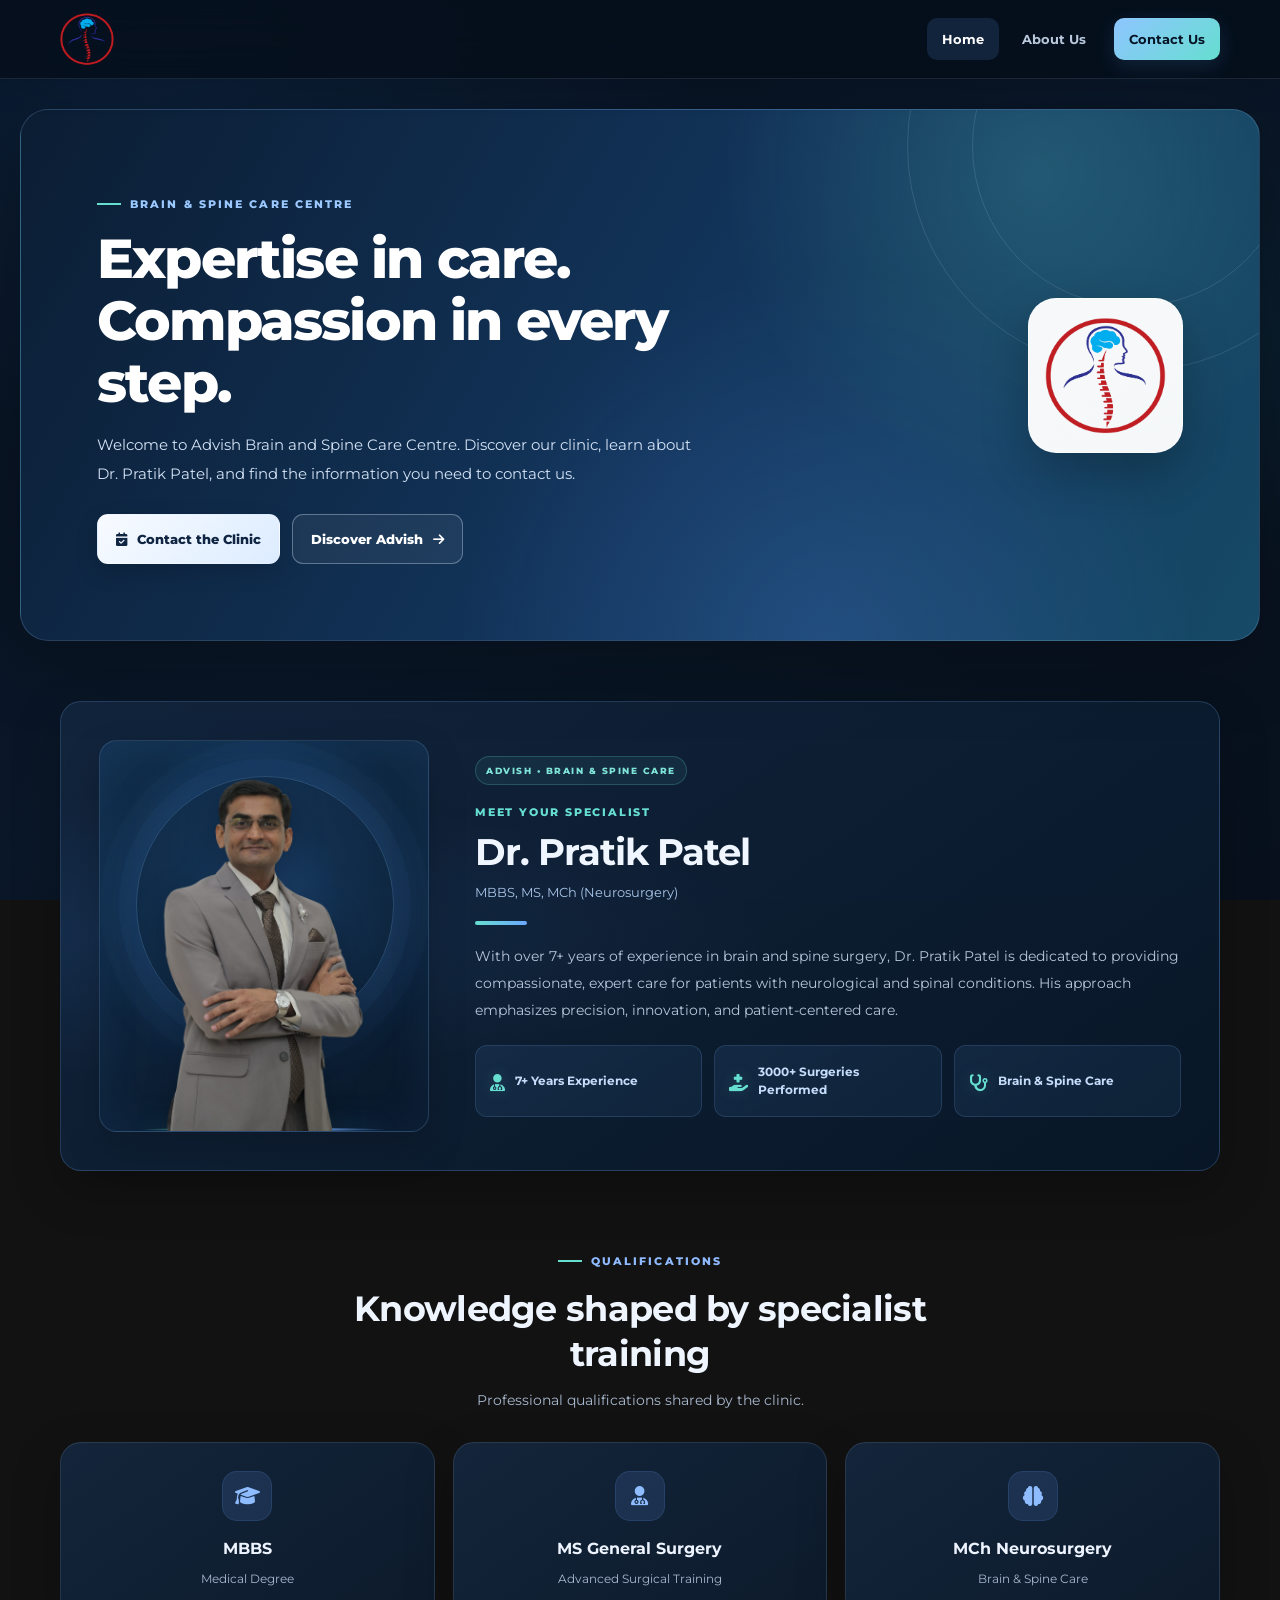
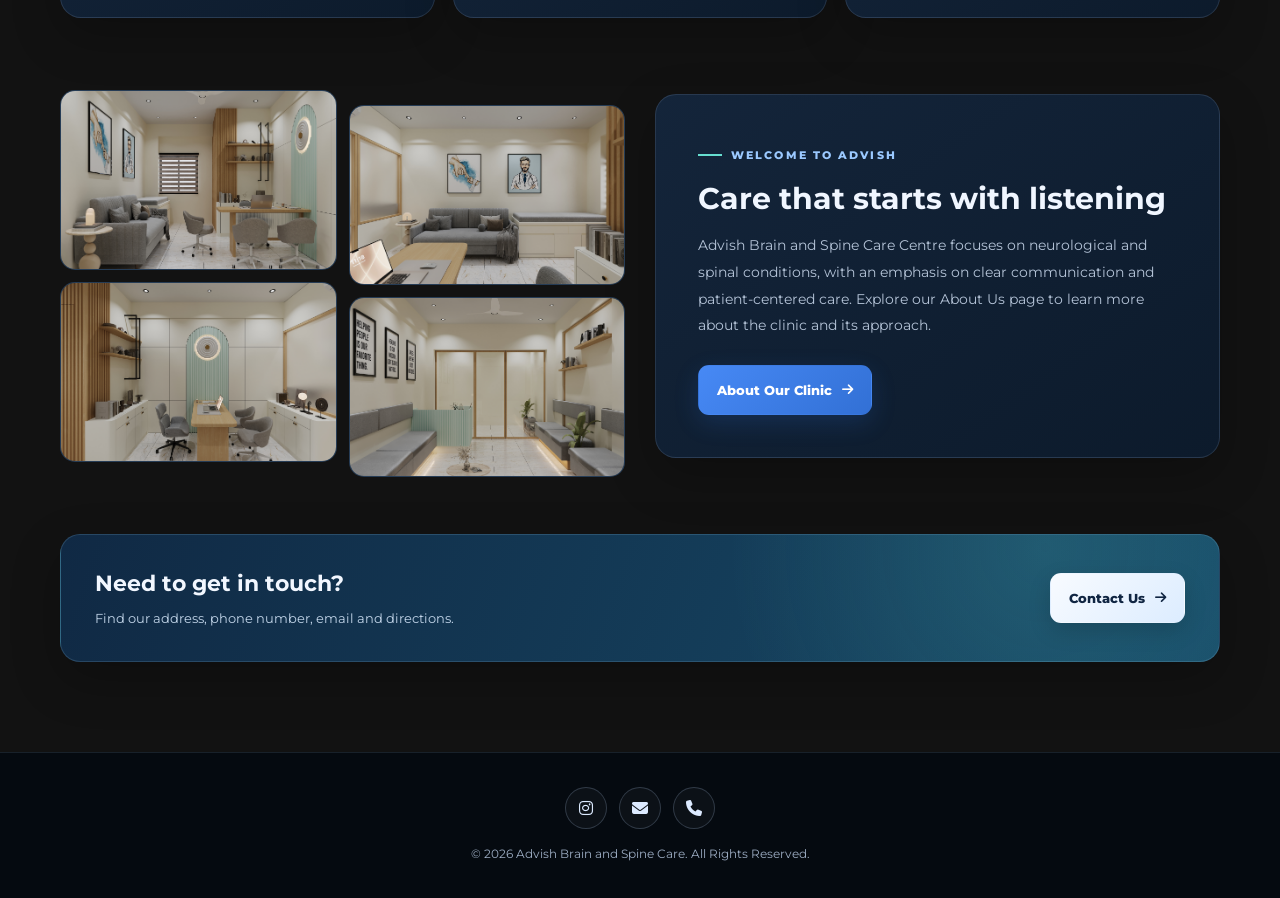
==== index.html @ 2f6caa36 "logo converted to transparent background" ====
<!DOCTYPE html>
<html lang="en">
<head>
<meta charset="UTF-8">
<meta name="viewport" content="width=device-width, initial-scale=1.0">
<link rel="stylesheet" href="style1.css">
<link href="https://fonts.googleapis.com/css2?family=Montserrat:wght@400;500;600;700;800&display=swap" rel="stylesheet">
<link rel="stylesheet" href="https://cdnjs.cloudflare.com/ajax/libs/font-awesome/6.5.0/css/all.min.css">
<meta name="description" content="Advish Brain and Spine Care Centre in Vadodara, Gujarat. Learn about Dr. Pratik Patel and contact the clinic.">
<title>Advish Brain and Spine Care | Vadodara</title>
</head>
<body>
<nav class="navbar" aria-label="Main navigation">
    <a class="logo" href="index.html" aria-label="Advish home"><img src="advish_logo1.png" alt="Advish Brain and Spine Care logo"></a>
    <ul class="nav-links"><li><a class="active" href="index.html">Home</a></li><li><a href="about.html">About Us</a></li><li><a class="nav-cta" href="contact.html">Contact Us</a></li></ul>
</nav>
<main>
<section class="hero">
    <div class="hero-copy">
        <span class="eyebrow">Brain &amp; Spine Care Centre</span>
        <h1>Expertise in care.<br>Compassion in every step.</h1>
        <p>Welcome to Advish Brain and Spine Care Centre. Discover our clinic, learn about Dr. Pratik Patel, and find the information you need to contact us.</p>
        <div class="hero-actions">
            <a class="button button-light" href="contact.html"><i class="fa-solid fa-calendar-check" aria-hidden="true"></i> Contact the Clinic</a>
            <a class="button button-outline" href="about.html">Discover Advish <i class="fa-solid fa-arrow-right" aria-hidden="true"></i></a>
        </div>
    </div>
    <div class="hero-logo"><img src="advish_logo1.png" alt="Advish Brain and Spine Care logo"></div>
</section>

<section class="section">
    <div class="container doctor-card">
        <div class="doctor-photo"><img src="Pratik2.png" alt="Dr. Pratik Patel" loading="lazy"></div>
        <div class="doctor-info">
            <p class="doctor-tag">Meet your specialist</p>
            <h2>Dr. Pratik Patel</h2>
            <p class="doctor-degrees">MBBS, MS, MCh (Neurosurgery)</p>
            <div class="accent-line"></div>
            <p class="doctor-desc">With over 7+ years of experience in brain and spine surgery, Dr. Pratik Patel is dedicated to providing compassionate, expert care for patients with neurological and spinal conditions. His approach emphasizes precision, innovation, and patient-centered care.</p>
            <div class="highlight-grid">
                <div class="highlight-item"><i class="fa-solid fa-user-doctor" aria-hidden="true"></i><span>7+ Years Experience</span></div>
                <div class="highlight-item"><i class="fa-solid fa-hand-holding-medical" aria-hidden="true"></i><span>3000+ Surgeries Performed</span></div>
                <div class="highlight-item"><i class="fa-solid fa-stethoscope" aria-hidden="true"></i><span>Brain &amp; Spine Care</span></div>
            </div>
        </div>
    </div>
</section>

<section class="section">
    <div class="container">
        <div class="section-heading">
            <span class="eyebrow">Qualifications</span>
            <h2>Knowledge shaped by specialist training</h2>
            <p>Professional qualifications shared by the clinic.</p>
        </div>
        <div class="degree-grid">
            <article class="degree-card"><div class="degree-icon"><i class="fa-solid fa-graduation-cap" aria-hidden="true"></i></div><h3>MBBS</h3><p>Medical Degree</p></article>
            <article class="degree-card"><div class="degree-icon"><i class="fa-solid fa-user-doctor" aria-hidden="true"></i></div><h3>MS General Surgery</h3><p>Advanced Surgical Training</p></article>
            <article class="degree-card"><div class="degree-icon"><i class="fa-solid fa-brain" aria-hidden="true"></i></div><h3>MCh Neurosurgery</h3><p>Brain &amp; Spine Care</p></article>
        </div>
    </div>
</section>

<section class="section">
    <div class="container about-split">
        <div class="image-grid" aria-label="Clinic photographs">
            <div class="img-box"><img src="1.jpeg" alt="Clinic reception and waiting area" loading="lazy"></div>
            <div class="img-box"><img src="2.jpeg" alt="Clinic consultation space" loading="lazy"></div>
            <div class="img-box"><img src="3.jpeg" alt="Clinic interior" loading="lazy"></div>
            <div class="img-box"><img src="4.jpeg" alt="Clinic corridor" loading="lazy"></div>
        </div>
        <div class="about-card">
            <span class="eyebrow">Welcome to Advish</span>
            <h2>Care that starts with listening</h2>
            <p>Advish Brain and Spine Care Centre focuses on neurological and spinal conditions, with an emphasis on clear communication and patient-centered care. Explore our About Us page to learn more about the clinic and its approach.</p>
            <div class="contact-actions"><a class="button button-blue" href="about.html">About Our Clinic <i class="fa-solid fa-arrow-right" aria-hidden="true"></i></a></div>
        </div>
    </div>
</section>

<section class="section">
    <div class="container clinic-banner">
        <div><h2>Need to get in touch?</h2><p>Find our address, phone number, email and directions.</p></div>
        <a class="button button-light" href="contact.html">Contact Us <i class="fa-solid fa-arrow-right" aria-hidden="true"></i></a>
    </div>
</section>
</main>
<footer class="site-footer">
    <div class="footer-inner">
        <div class="social-icons">
            <a href="https://www.instagram.com/advishbrainandspinecare0/" target="_blank" rel="noopener noreferrer" aria-label="Instagram"><i class="fa-brands fa-instagram" aria-hidden="true"></i></a>
            <a href="mailto:pratikpatel6590@gmail.com" aria-label="Email"><i class="fa-solid fa-envelope" aria-hidden="true"></i></a>
            <a href="tel:+919909956454" aria-label="Call clinic"><i class="fa-solid fa-phone" aria-hidden="true"></i></a>
        </div>
        <p>© 2026 Advish Brain and Spine Care. All Rights Reserved.</p>
    </div>
</footer>
</body>
</html>
---- style1.css ----
/* Advish Brain & Spine Care — premium dark theme */
:root {
  color-scheme: dark;
  --navy: #eaf2ff;
  --blue: #6da8ff;
  --blue-dark: #3f83f4;
  --sky: rgba(91, 143, 222, .14);
  --ink: #edf3ff;
  --muted: #a9b8ce;
  --line: rgba(166, 194, 231, .16);
  --surface: rgba(18, 34, 55, .82);
  --page: #07111f;
  --teal: #66ded0;
  --shadow: 0 18px 50px rgba(0, 0, 0, .24);
}
* { margin: 0; padding: 0; box-sizing: border-box; }
html { scroll-behavior: smooth; scroll-padding-top: 90px; }
body {
  font-family: 'Montserrat', Arial, Helvetica, sans-serif;
  background:
    radial-gradient(ellipse at 12% 8%, rgba(29, 87, 151, .19), transparent 34%),
    radial-gradient(ellipse at 90% 38%, rgba(16, 116, 130, .10), transparent 30%),
    linear-gradient(145deg, #07111f 0%, #0a1728 48%, #07101c 100%);
  background-attachment: fixed;
  color: var(--ink);
  line-height: 1.7;
  min-height: 100vh;
}
img { max-width: 100%; }
a { color: inherit; }
.container { width: min(1160px, calc(100% - 40px)); margin-inline: auto; }
.navbar {
  position: sticky; top: 0; z-index: 20;
  display: flex; justify-content: space-between; align-items: center;
  gap: 24px; padding: 12px max(24px, calc((100vw - 1160px) / 2));
  background: rgba(5, 14, 26, .82); backdrop-filter: blur(18px);
  border-bottom: 1px solid rgba(166, 194, 231, .13);
  box-shadow: 0 8px 30px rgba(0, 0, 0, .12);
}
.logo { width: 54px; height: 54px; display: flex; align-items: center; justify-content: center; flex-shrink: 0; }
.logo img { width: 100%; height: 100%; object-fit: contain; }
.nav-links { display: flex; align-items: center; gap: 8px; list-style: none; }
.nav-links a {
  display: inline-flex; align-items: center; padding: 10px 15px;
  border-radius: 10px; text-decoration: none; color: #b9c8dd;
  font-size: 13px; font-weight: 700; transition: .22s ease;
}
.nav-links a:hover, .nav-links a.active { color: #fff; background: rgba(92, 151, 245, .15); }
.nav-links .nav-cta {
  color: #061426; background: linear-gradient(135deg, #8ec5ff, #66ded0);
  margin-left: 5px; box-shadow: 0 6px 20px rgba(80, 160, 225, .16);
}
.nav-links .nav-cta:hover { color: #061426; filter: brightness(1.06); transform: translateY(-1px); }
.hero {
  position: relative; isolation: isolate; overflow: hidden; margin: 30px auto 24px;
  width: min(1240px, calc(100% - 40px)); min-height: 360px;
  display: flex; align-items: center; justify-content: space-between; gap: 30px;
  padding: clamp(30px, 6vw, 76px); border-radius: 28px;
  color: white;
  background:
    radial-gradient(circle at 82% 12%, rgba(102, 222, 208, .18), transparent 28%),
    radial-gradient(circle at 65% 100%, rgba(91, 145, 255, .20), transparent 38%),
    linear-gradient(120deg, #0b1d33 0%, #12345a 52%, #164a67 100%);
  border: 1px solid rgba(169, 207, 255, .18);
  box-shadow: 0 24px 70px rgba(0, 0, 0, .25);
}
.hero::before, .hero::after {
  content: ""; position: absolute; z-index: -1; border: 1px solid rgba(210, 232, 255, .13);
  border-radius: 50%; pointer-events: none;
}
.hero::before { width: 450px; height: 450px; right: -100px; top: -190px; }
.hero::after { width: 320px; height: 320px; right: -35px; top: -125px; }
.hero-copy { position: relative; z-index: 1; max-width: 700px; }
.eyebrow {
  display: inline-flex; align-items: center; gap: 9px;
  color: #9bc9ff; font-size: 11px; font-weight: 800; letter-spacing: 2.1px;
  text-transform: uppercase; margin-bottom: 15px;
}
.eyebrow::before { content: ""; width: 24px; height: 2px; background: var(--teal); }
.hero h1, .page-hero h1 {
  font-family: 'Montserrat', Arial, sans-serif; font-size: clamp(32px, 5vw, 55px);
  letter-spacing: -1.8px; line-height: 1.12; margin-bottom: 18px; font-weight: 800;
}
.hero p { max-width: 610px; color: #d3e2f5; font-size: 15px; line-height: 1.9; }
.hero-logo {
  position: relative; z-index: 1; flex: 0 0 155px; width: 155px; height: 155px;
  display: flex; align-items: center; justify-content: center; padding: 16px;
  background: rgba(255, 255, 255, .96); border: 1px solid rgba(255,255,255,.6);
  border-radius: 28px; box-shadow: 0 18px 48px rgba(0, 0, 0, .24);
}
.hero-logo img { width: 100%; height: 100%; object-fit: contain; }
.hero-actions, .contact-actions { display: flex; flex-wrap: wrap; gap: 12px; margin-top: 26px; }
.button {
  display: inline-flex; align-items: center; justify-content: center; gap: 10px;
  padding: 13px 18px; border: 1px solid transparent; border-radius: 11px; text-decoration: none;
  font-size: 13px; font-weight: 800; transition: transform .2s, background .2s, box-shadow .2s, border-color .2s;
  cursor: pointer;
}
.button:hover { transform: translateY(-2px); }
.button-light { background: linear-gradient(135deg, #f8fbff, #dcecff); color: #102542; box-shadow: 0 8px 22px rgba(0,0,0,.15); }
.button-light:hover { background: #fff; box-shadow: 0 10px 28px rgba(0,0,0,.2); }
.button-outline { color: white; border-color: rgba(220, 236, 255, .35); background: rgba(255,255,255,.06); }
.button-outline:hover { background: rgba(255,255,255,.12); border-color: rgba(220,236,255,.6); }
.button-blue { background: linear-gradient(135deg, #4789f5, #3270d5); color: white; box-shadow: 0 8px 24px rgba(47,111,209,.2); }
.button-blue:hover { background: linear-gradient(135deg, #5a9aff, #3979e3); }
.button-soft { background: rgba(105, 157, 239, .13); color: #b9d7ff; border-color: rgba(117, 168, 244, .19); }
.button-soft:hover { background: rgba(105, 157, 239, .21); }
.section { padding: 36px 0; }
.section-heading { max-width: 720px; margin: 0 auto 30px; text-align: center; }
.section-heading .eyebrow { color: #8fbaff; justify-content: center; }
.section-heading h2 {
  font-family: 'Montserrat', Arial, sans-serif; font-size: clamp(25px, 3vw, 35px);
  letter-spacing: -.7px; line-height: 1.3; margin-bottom: 12px; color: #eff5ff;
}
.section-heading p { color: var(--muted); font-size: 14px; }
.doctor-card, .panel, .about-card, .contact-panel, .value-card, .degree-card {
  background: linear-gradient(145deg, rgba(20, 38, 61, .94), rgba(12, 27, 45, .94));
  border: 1px solid var(--line); border-radius: 21px; box-shadow: var(--shadow);
}
.doctor-card {
  display: grid; grid-template-columns: 300px 1fr; gap: 38px;
  padding: 34px; align-items: center;
}
.doctor-photo { min-height: 360px; overflow: hidden; border-radius: 16px; background: #12263c; border: 1px solid rgba(180, 208, 242, .12); }
.doctor-photo img { display: block; width: 100%; height: 360px; object-fit: cover; object-position: center top; }
.doctor-tag { color: var(--teal); font-size: 11px; font-weight: 800; letter-spacing: 1.8px; text-transform: uppercase; margin-bottom: 8px; }
.doctor-info h2 { font-family: 'Montserrat', Arial, sans-serif; color: #f0f6ff; font-size: clamp(25px, 3vw, 32px); line-height: 1.25; margin-bottom: 6px; }
.doctor-degrees { color: #a9c5e8; font-size: 13px; margin-bottom: 18px; }
.accent-line { width: 52px; height: 4px; border-radius: 5px; background: linear-gradient(90deg, var(--teal), #6ba8ff); margin-bottom: 18px; }
.doctor-desc { color: #b6c5d9; line-height: 1.9; font-size: 14px; }
.highlight-grid { display: grid; grid-template-columns: repeat(3, minmax(0,1fr)); gap: 12px; margin-top: 22px; }
.highlight-item {
  display: flex; align-items: flex-start; gap: 10px; padding: 14px;
  background: rgba(79, 130, 205, .11); border: 1px solid rgba(124, 170, 234, .12);
  border-radius: 12px; color: #c6dcfb; font-size: 12px; font-weight: 700; line-height: 1.5;
}
.highlight-item i { color: var(--teal); margin-top: 3px; font-size: 15px; }
.degree-grid { display: grid; grid-template-columns: repeat(3, minmax(0,1fr)); gap: 18px; }
.degree-card { padding: 28px 24px; text-align: center; transition: transform .25s, box-shadow .25s, border-color .25s; }
.degree-card:hover, .value-card:hover { transform: translateY(-4px); box-shadow: 0 22px 48px rgba(0,0,0,.28); border-color: rgba(111, 170, 255, .34); }
.degree-icon { width: 50px; height: 50px; display: grid; place-items: center; border-radius: 15px; margin: 0 auto 14px; background: rgba(99, 157, 246, .14); border: 1px solid rgba(99, 157, 246, .15); color: #8ebcff; font-size: 20px; }
.degree-card h3 { color: #edf4ff; font-size: 16px; margin-bottom: 6px; }
.degree-card p { color: var(--muted); font-size: 12px; }
.about-split { display: grid; grid-template-columns: 1fr 1fr; gap: 30px; align-items: center; }
.image-grid { display: grid; grid-template-columns: repeat(2,1fr); gap: 12px; }
.img-box { height: 180px; overflow: hidden; border-radius: 15px; background: #142941; border: 1px solid rgba(166, 194, 231, .12); }
.img-box:nth-child(even) { transform: translateY(15px); }
.img-box img { display: block; width: 100%; height: 100%; object-fit: cover; transition: transform .4s, filter .4s; }
.img-box:hover img { transform: scale(1.055); filter: saturate(1.08); }
.about-card { padding: clamp(24px, 4vw, 42px); }
.about-card h2 { color: #f0f6ff; font-family: 'Montserrat', Arial, sans-serif; font-size: clamp(25px, 3vw, 30px); line-height: 1.3; margin-bottom: 14px; }
.about-card p { color: #b4c3d7; line-height: 1.9; font-size: 14px; }
.contact-list { display: grid; gap: 15px; list-style: none; margin-top: 22px; }
.contact-list li { display: flex; align-items: flex-start; gap: 12px; color: #b9c8dc; line-height: 1.7; overflow-wrap: anywhere; }
.contact-list i { width: 20px; margin-top: 4px; text-align: center; color: var(--teal); }
.contact-list a { color: #9bc4ff; text-decoration: none; }
.contact-list a:hover { text-decoration: underline; }
.clinic-banner {
  display: flex; align-items: center; justify-content: space-between; gap: 24px;
  padding: 30px 34px; border-radius: 20px; color: white;
  background:
    radial-gradient(circle at 85% 10%, rgba(102, 222, 208, .14), transparent 32%),
    linear-gradient(110deg, #102944, #174b68);
  border: 1px solid rgba(146, 198, 231, .18); box-shadow: var(--shadow);
}
.clinic-banner h2 { font-family: 'Montserrat', Arial, sans-serif; font-size: 22px; margin-bottom: 5px; color: #f2f7ff; }
.clinic-banner p { color: #c2d5e9; font-size: 13px; line-height: 1.8; }
.page-hero {
  margin: 30px auto 24px; width: min(1240px, calc(100% - 40px));
  padding: clamp(38px, 6vw, 66px); border-radius: 26px;
  background:
    radial-gradient(circle at 80% 0%, rgba(102, 222, 208, .15), transparent 30%),
    linear-gradient(120deg, #0b1d33, #123a61 65%, #155064);
  color: white; text-align: center; border: 1px solid rgba(169, 207, 255, .16);
  box-shadow: 0 20px 55px rgba(0,0,0,.22);
}
.page-hero .eyebrow { justify-content: center; }
.page-hero .eyebrow::after { content: ""; width: 24px; height: 2px; background: var(--teal); }
.page-hero h1 { font-size: clamp(32px, 4.5vw, 46px); }
.page-hero p { max-width: 760px; margin: 0 auto; color: #d1e1f5; line-height: 1.9; font-size: 14px; }
.contact-layout { display: grid; grid-template-columns: 1.1fr .9fr; gap: 22px; align-items: stretch; }
.contact-panel { padding: clamp(23px, 3vw, 34px); }
.contact-panel h2 { color: #f0f6ff; font-family: 'Montserrat', Arial, sans-serif; font-size: 22px; margin-bottom: 8px; }
.panel-intro { color: var(--muted); line-height: 1.8; font-size: 13px; margin-bottom: 18px; }
.contact-card { display: flex; gap: 15px; padding: 17px 0; border-bottom: 1px solid var(--line); }
.contact-card:last-of-type { border-bottom: 0; }
.contact-icon { flex: 0 0 46px; width: 46px; height: 46px; display: grid; place-items: center; border-radius: 13px; background: rgba(99, 157, 246, .13); color: var(--teal); font-size: 17px; border: 1px solid rgba(99, 157, 246, .13); }
.contact-card h3 { font-size: 13px; color: #eaf2ff; margin-bottom: 4px; }
.contact-card p, .contact-card address { font-size: 13px; font-style: normal; color: #afc0d6; line-height: 1.8; overflow-wrap: anywhere; }
.contact-card a { color: #9dc6ff; text-decoration: none; }
.contact-card a:hover { color: white; text-decoration: underline; }
.contact-note { margin-top: 22px; padding: 14px; background: rgba(99, 157, 246, .09); border: 1px solid rgba(99, 157, 246, .12); border-radius: 11px; color: #afc0d6; font-size: 12px; line-height: 1.75; }
.value-grid { display: grid; grid-template-columns: repeat(3, minmax(0,1fr)); gap: 18px; }
.value-card { padding: 26px; transition: transform .25s, box-shadow .25s, border-color .25s; }
.value-card h3 { color: #edf4ff; margin: 14px 0 7px; font-size: 16px; }
.value-card p { color: #b2c2d7; font-size: 13px; line-height: 1.9; }
.value-card .degree-icon { margin: 0; }
.site-footer { margin-top: 54px; padding: 34px 20px; background: rgba(3, 9, 17, .82); border-top: 1px solid rgba(166, 194, 231, .12); color: white; text-align: center; }
.footer-inner { width: min(1160px,100%); margin: 0 auto; }
.social-icons { display: flex; justify-content: center; gap: 12px; margin-bottom: 15px; }
.social-icons a { width: 42px; height: 42px; display: grid; place-items: center; border: 1px solid rgba(177, 204, 239, .22); border-radius: 50%; color: #dceaff; text-decoration: none; transition: .22s; background: rgba(255,255,255,.03); }
.social-icons a:hover { color: #061426; background: var(--teal); border-color: var(--teal); transform: translateY(-3px); }
.site-footer p { color: #9cacc2; font-size: 12px; }
a:focus-visible { outline: 2px solid var(--teal); outline-offset: 4px; }
::selection { background: rgba(102, 222, 208, .3); color: white; }
@media (prefers-reduced-motion: reduce) {
  *, *::before, *::after { scroll-behavior: auto !important; transition-duration: .01ms !important; animation-duration: .01ms !important; }
}
@media (max-width: 850px) {
  .hero { min-height: auto; }
  .hero-logo { flex-basis: 115px; width: 115px; height: 115px; }
  .doctor-card { grid-template-columns: 230px 1fr; gap: 24px; padding: 24px; }
  .doctor-photo, .doctor-photo img { height: 320px; min-height: 320px; }
  .highlight-grid { grid-template-columns: 1fr; }
  .about-split { gap: 22px; }
  .contact-layout { grid-template-columns: 1fr; }
}
@media (max-width: 620px) {
  .container { width: calc(100% - 28px); }
  .navbar { padding: 9px 14px; gap: 8px; }
  .logo { width: 43px; height: 43px; }
  .nav-links { gap: 2px; }
  .nav-links a { padding: 9px 8px; font-size: 11px; }
  .nav-links .nav-cta { margin-left: 0; }
  .hero, .page-hero { width: calc(100% - 24px); margin: 14px auto; border-radius: 19px; }
  .hero { padding: 30px 23px; }
  .hero-logo { display: none; }
  .hero h1 { font-size: 34px; letter-spacing: -1px; }
  .hero p { font-size: 14px; }
  .hero-actions { flex-direction: column; align-items: stretch; }
  .button { width: 100%; }
  .section { padding: 25px 0; }
  .doctor-card { grid-template-columns: 1fr; gap: 22px; padding: 18px; }
  .doctor-photo { min-height: 0; }
  .doctor-photo img { height: 300px; object-fit: contain; }
  .degree-grid, .value-grid { grid-template-columns: 1fr; }
  .about-split { grid-template-columns: 1fr; }
  .img-box { height: 135px; }
  .about-card { padding: 23px; }
  .about-card h2 { font-size: 25px; }
  .clinic-banner { flex-direction: column; align-items: flex-start; padding: 24px; }
  .page-hero { padding: 36px 22px; }
  .contact-panel { padding: 22px 18px; }
  .contact-card { gap: 12px; }
}


/* --- Home page: creative transparent doctor portrait treatment --- */
/* This selector targets the doctor card directly below the hero on index.html only. */
.hero + .section .doctor-card {
  grid-template-columns: minmax(260px, 330px) minmax(0, 1fr);
  gap: clamp(26px, 4vw, 46px);
  padding: clamp(22px, 3.5vw, 38px);
  background:
    radial-gradient(ellipse at 5% 50%, rgba(56, 126, 218, .12), transparent 42%),
    linear-gradient(145deg, rgba(19, 38, 62, .96), rgba(8, 23, 40, .97));
  border-color: rgba(124, 181, 255, .22);
}
.hero + .section .doctor-photo {
  position: relative;
  isolation: isolate;
  display: flex;
  align-items: flex-end;
  justify-content: center;
  min-height: 390px;
  overflow: hidden;
  border-radius: 18px;
  background:
    radial-gradient(ellipse at 50% 45%, rgba(73, 154, 255, .27) 0%, rgba(40, 105, 180, .12) 35%, transparent 68%),
    linear-gradient(155deg, rgba(18, 48, 78, .92), rgba(8, 22, 38, .72));
  border: 1px solid rgba(140, 194, 255, .20);
  box-shadow: inset 0 0 45px rgba(73, 154, 255, .08), 0 16px 38px rgba(0, 0, 0, .18);
}
.hero + .section .doctor-photo::before {
  content: "";
  position: absolute;
  z-index: -1;
  width: 78%;
  aspect-ratio: 1;
  left: 11%;
  top: 9%;
  border-radius: 50%;
  border: 1px solid rgba(133, 193, 255, .23);
  box-shadow:
    0 0 0 17px rgba(107, 171, 255, .035),
    0 0 0 36px rgba(107, 171, 255, .025),
    0 0 65px rgba(62, 142, 240, .16);
}
.hero + .section .doctor-photo::after {
  content: "";
  position: absolute;
  z-index: -1;
  left: 12%;
  right: 12%;
  bottom: 0;
  height: 3px;
  border-radius: 50%;
  background: linear-gradient(90deg, transparent, #67dcd0, #6da8ff, transparent);
  box-shadow: 0 0 22px rgba(102, 222, 208, .35);
}
.hero + .section .doctor-photo img {
  position: relative;
  z-index: 1;
  display: block;
  width: 100%;
  height: 390px;
  min-height: 0;
  object-fit: contain;
  object-position: center bottom;
  padding: 8px 7px 0;
  filter: drop-shadow(0 10px 16px rgba(0, 0, 0, .24));
  transition: transform .35s ease, filter .35s ease;
}
.hero + .section .doctor-photo:hover img {
  transform: translateY(-4px) scale(1.015);
  filter: drop-shadow(0 13px 20px rgba(0, 0, 0, .30));
}
.hero + .section .doctor-info {
  position: relative;
}
.hero + .section .doctor-info::before {
  content: "ADVISH  •  BRAIN & SPINE CARE";
  display: inline-block;
  margin-bottom: 18px;
  padding: 6px 10px;
  border: 1px solid rgba(102, 222, 208, .22);
  border-radius: 999px;
  background: rgba(102, 222, 208, .07);
  color: #80e5d9;
  font-size: 9px;
  font-weight: 800;
  letter-spacing: 1.5px;
}
.hero + .section .doctor-tag { margin-bottom: 7px; }
.hero + .section .doctor-info h2 {
  font-size: clamp(28px, 3.3vw, 37px);
  letter-spacing: -1px;
}
.hero + .section .highlight-item {
  min-height: 72px;
  align-items: center;
  background: linear-gradient(145deg, rgba(78, 134, 211, .13), rgba(24, 54, 83, .36));
  border-color: rgba(133, 182, 245, .16);
}
.hero + .section .highlight-item i {
  font-size: 17px;
  filter: drop-shadow(0 0 7px rgba(102, 222, 208, .18));
}
@media (max-width: 850px) {
  .hero + .section .doctor-card { grid-template-columns: 230px minmax(0, 1fr); }
  .hero + .section .doctor-photo,
  .hero + .section .doctor-photo img { height: 330px; min-height: 330px; }
}
@media (max-width: 620px) {
  .hero + .section .doctor-card { grid-template-columns: 1fr; }
  .hero + .section .doctor-photo { min-height: 320px; }
  .hero + .section .doctor-photo img {
    height: 320px;
    min-height: 320px;
    object-fit: contain;
    padding: 6px 6px 0;
  }
  .hero + .section .doctor-info::before { margin-bottom: 14px; }
}
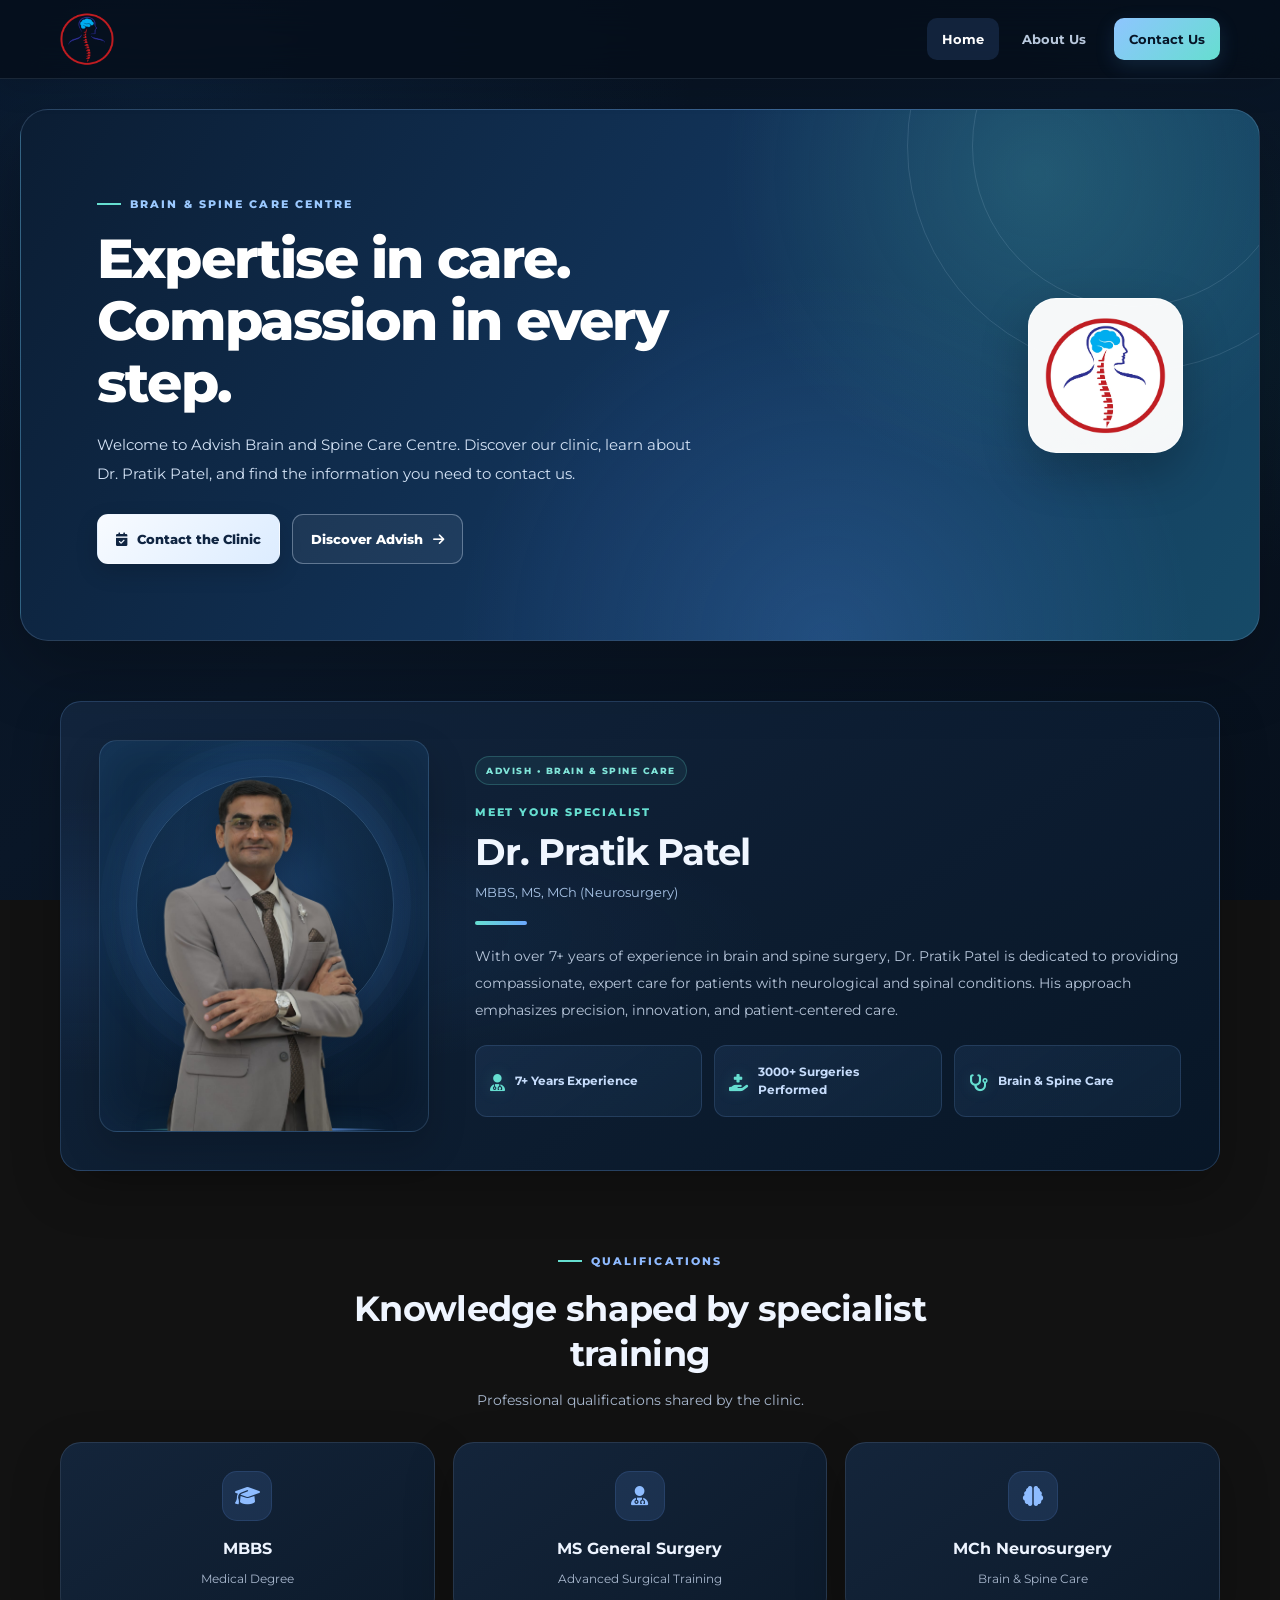
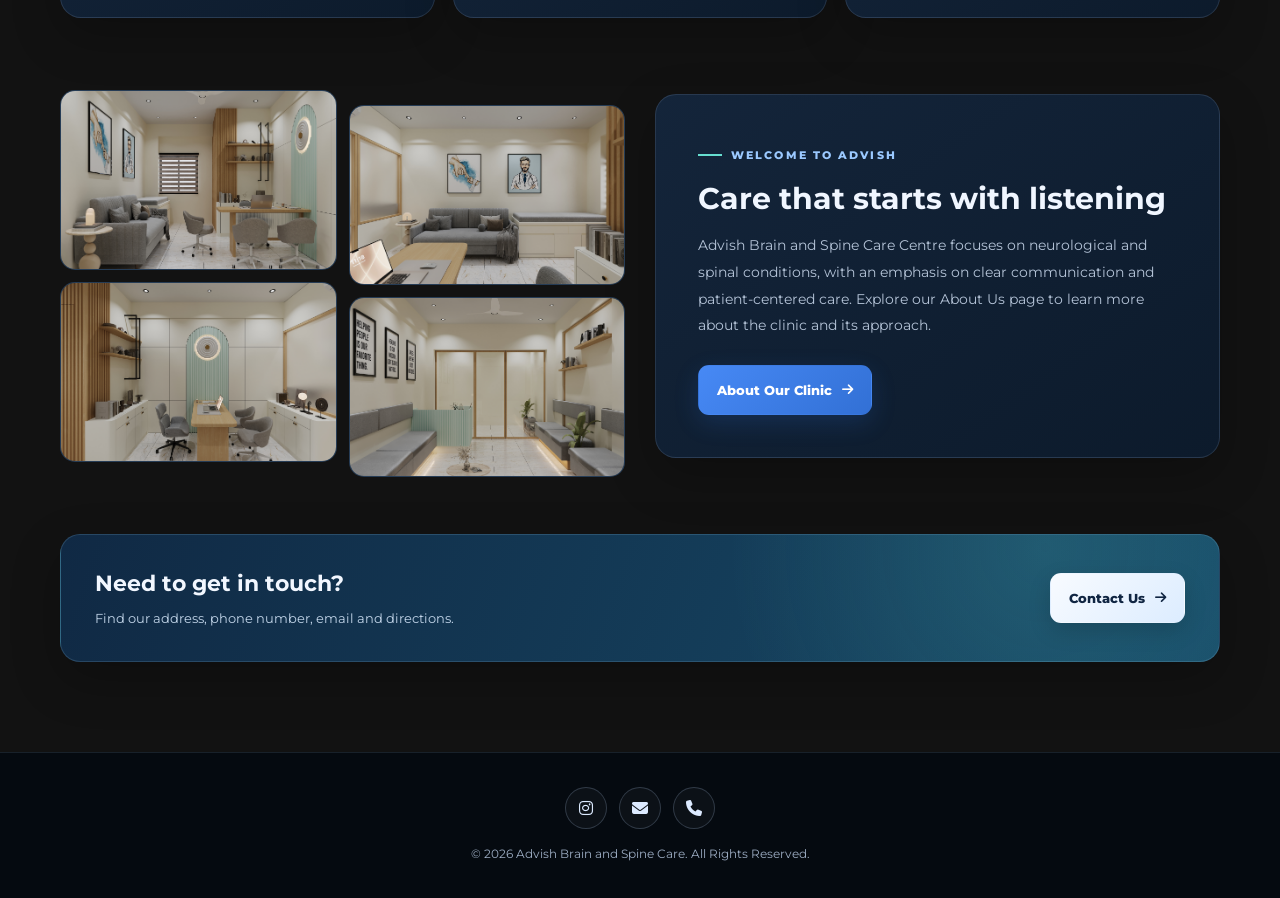
==== commit 2915ddb3: "changes in logo" ====
--- a/index.html
+++ b/index.html
@@ -25,7 +25,7 @@
             <a class="button button-outline" href="about.html">Discover Advish <i class="fa-solid fa-arrow-right" aria-hidden="true"></i></a>
         </div>
     </div>
-    <div class="hero-logo"><img src="advish_logo1.png" alt="Advish Brain and Spine Care logo"></div>
+    <div class="hero-logo"><img src="advish_logo.png" alt="Advish Brain and Spine Care logo"></div>
 </section>
 
 <section class="section">
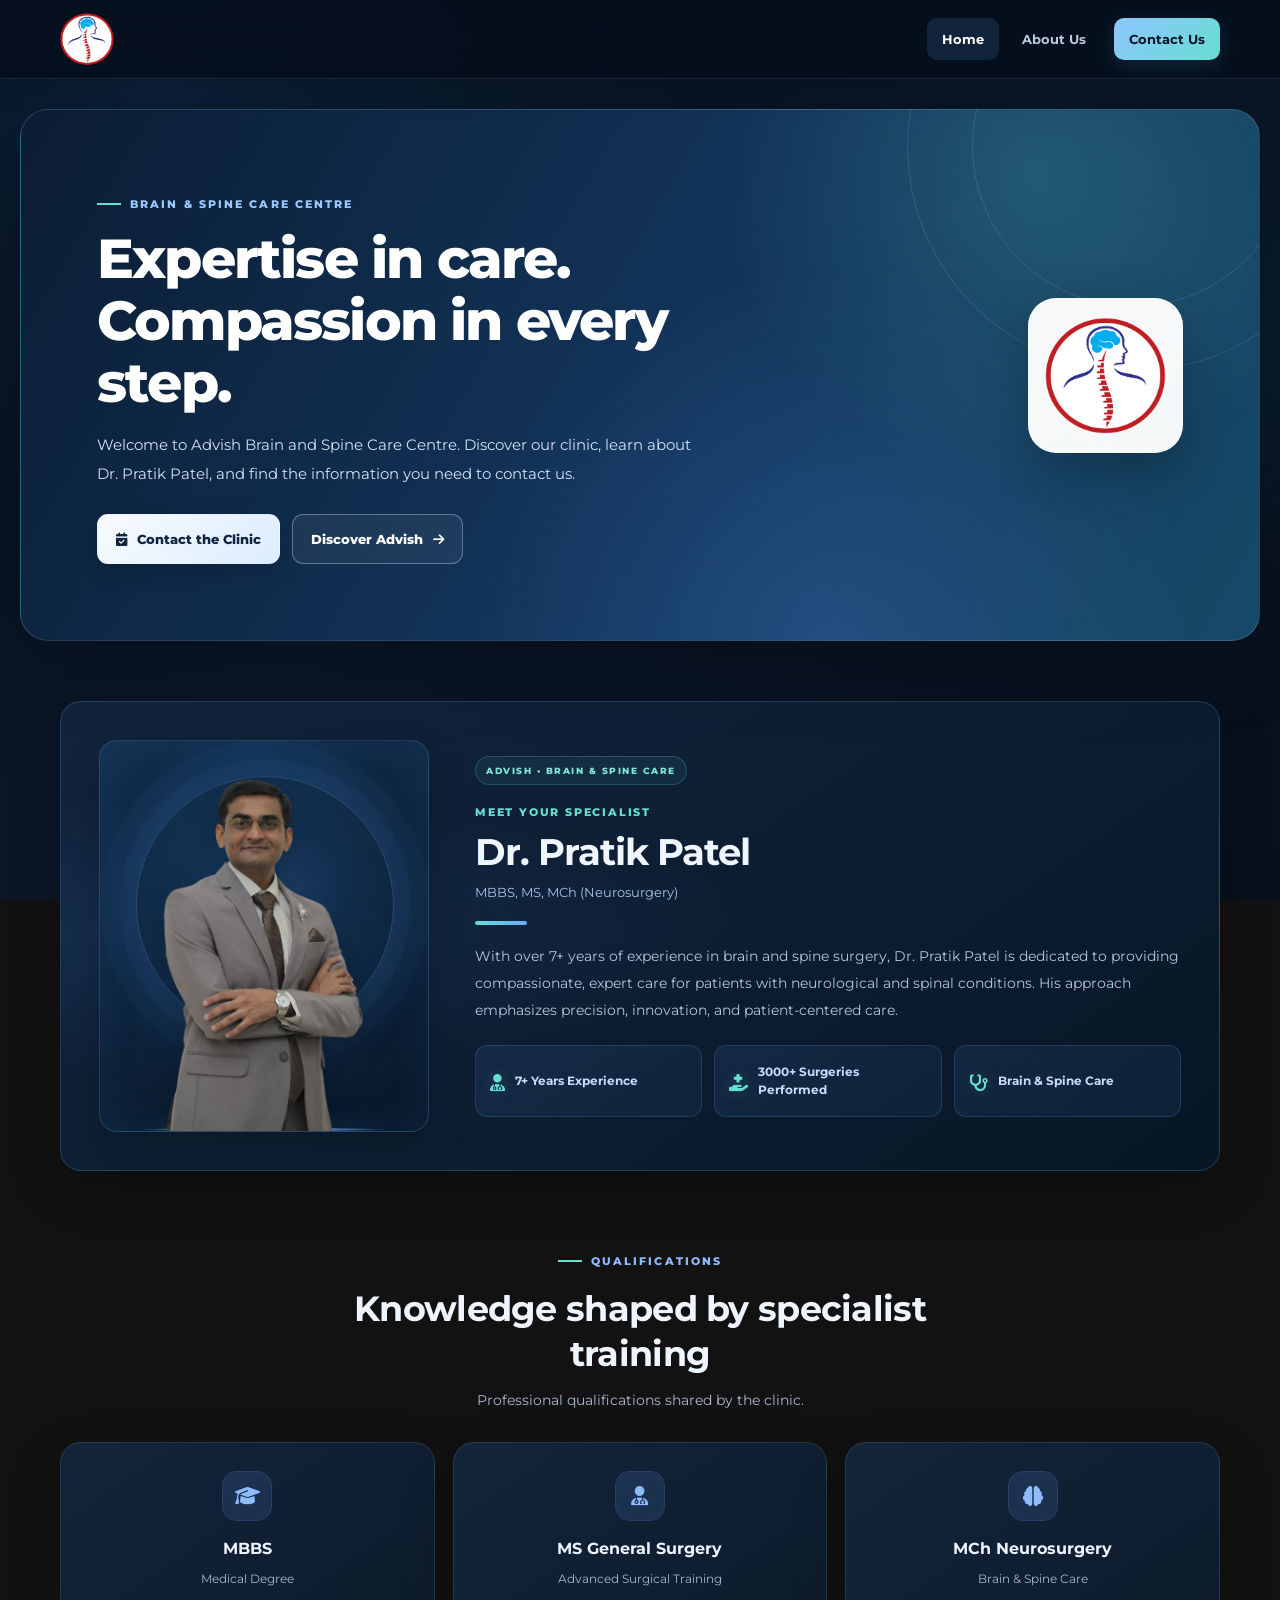
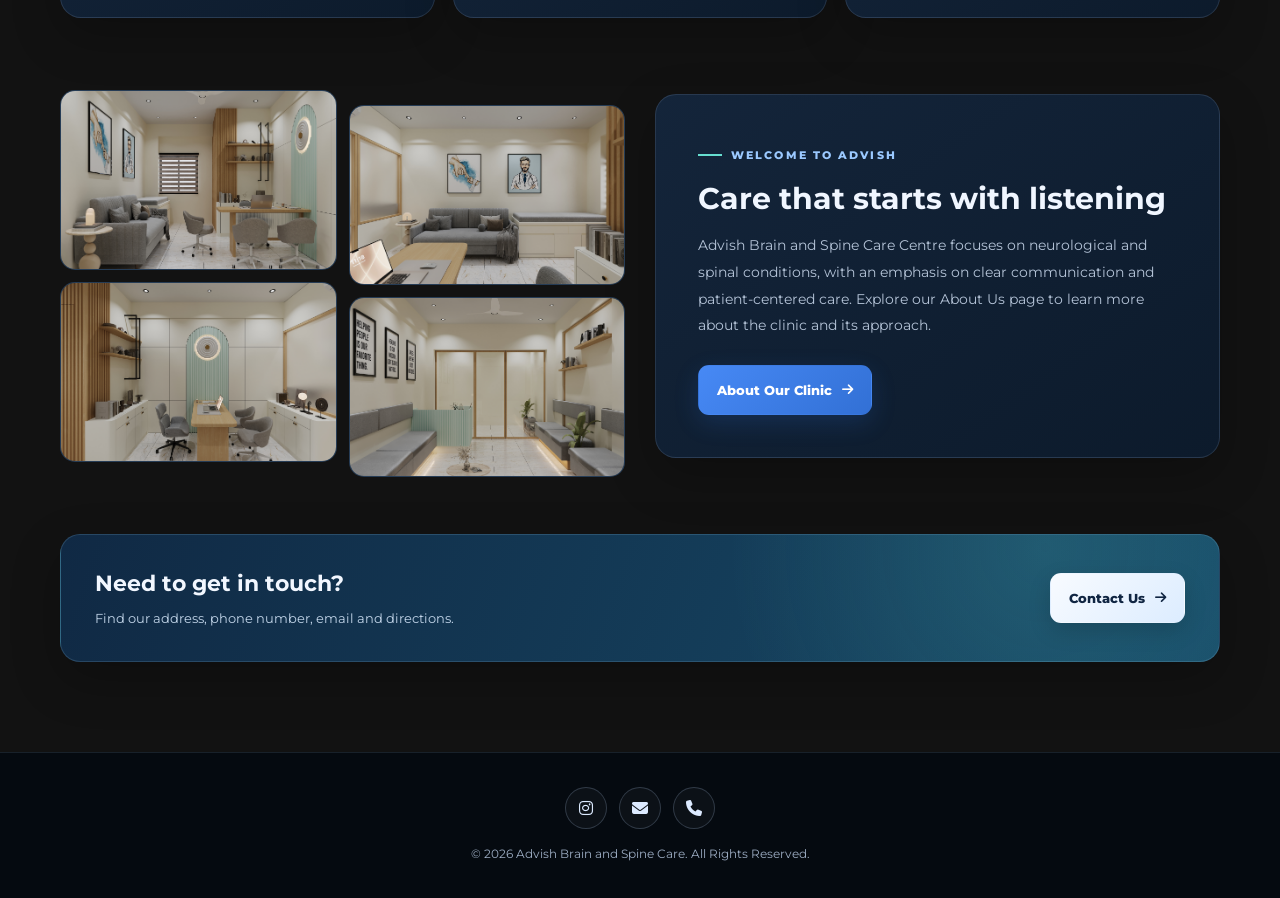
==== commit 4af3fec6: "Logo changed" ====
--- a/index.html
+++ b/index.html
@@ -11,7 +11,7 @@
 </head>
 <body>
 <nav class="navbar" aria-label="Main navigation">
-    <a class="logo" href="index.html" aria-label="Advish home"><img src="advish_logo1.png" alt="Advish Brain and Spine Care logo"></a>
+    <a class="logo" href="index.html" aria-label="Advish home"><img src="logo3.png" alt="Advish Brain and Spine Care logo"></a>
     <ul class="nav-links"><li><a class="active" href="index.html">Home</a></li><li><a href="about.html">About Us</a></li><li><a class="nav-cta" href="contact.html">Contact Us</a></li></ul>
 </nav>
 <main>
@@ -25,7 +25,7 @@
             <a class="button button-outline" href="about.html">Discover Advish <i class="fa-solid fa-arrow-right" aria-hidden="true"></i></a>
         </div>
     </div>
-    <div class="hero-logo"><img src="advish_logo.png" alt="Advish Brain and Spine Care logo"></div>
+    <div class="hero-logo"><img src="logo3.png" alt="Advish Brain and Spine Care logo"></div>
 </section>
 
 <section class="section">
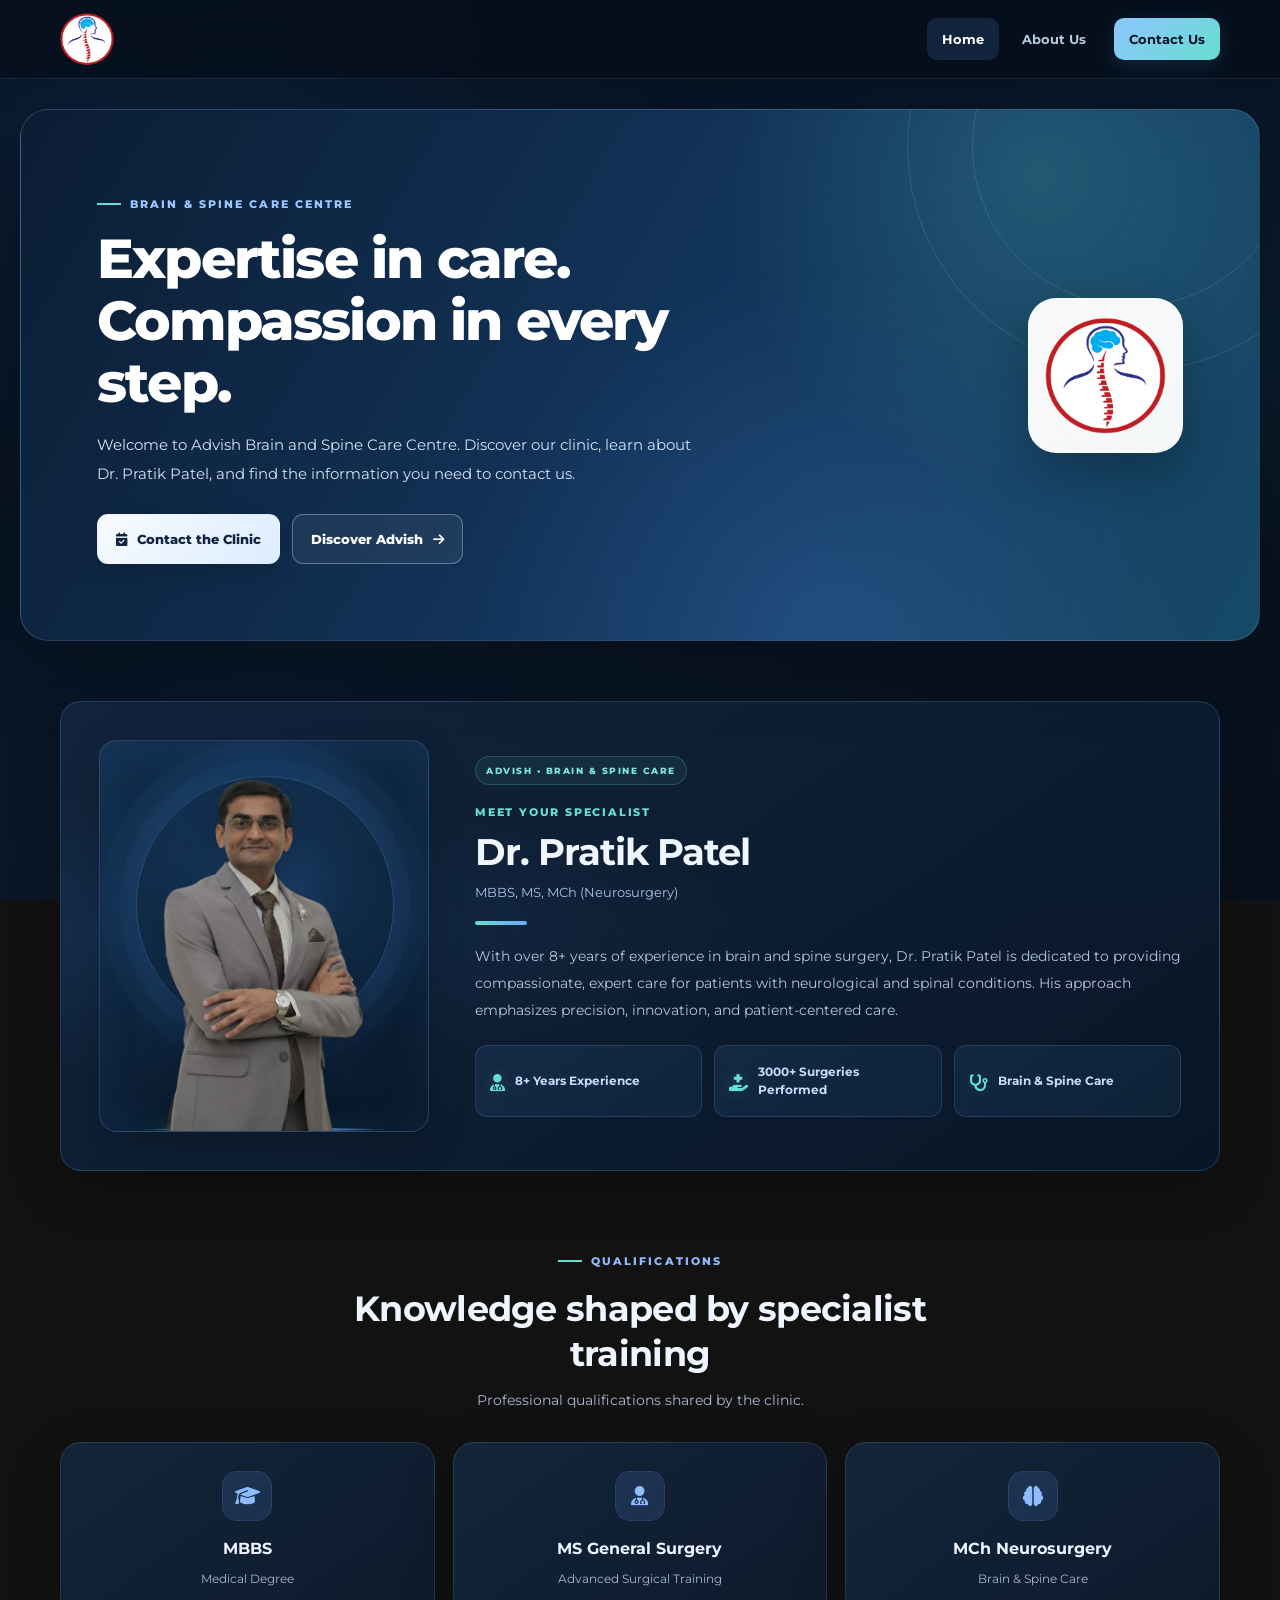
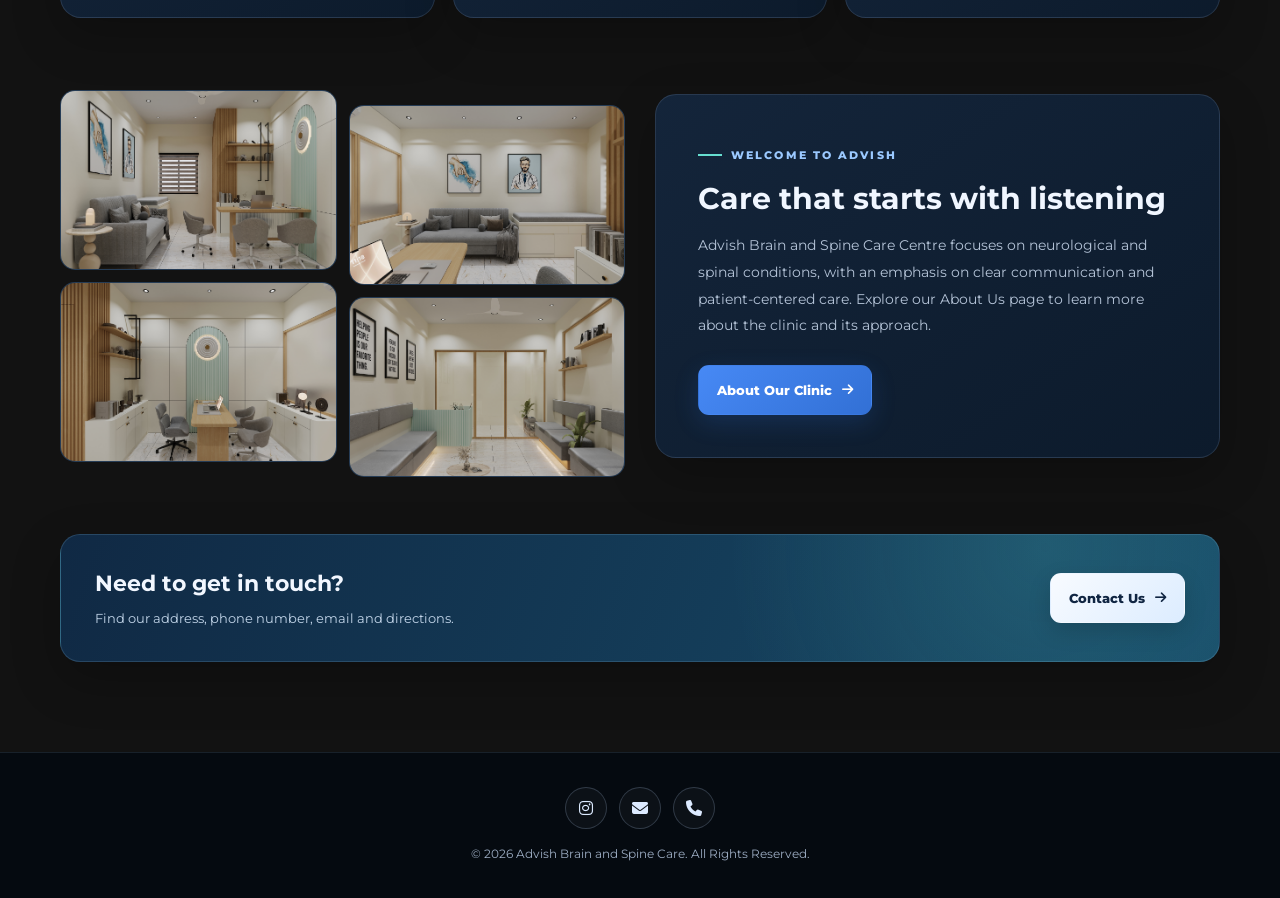
==== commit 344d7752: "experience changed from 7+ to 8+ years everywhere" ====
--- a/index.html
+++ b/index.html
@@ -36,9 +36,9 @@
             <h2>Dr. Pratik Patel</h2>
             <p class="doctor-degrees">MBBS, MS, MCh (Neurosurgery)</p>
             <div class="accent-line"></div>
-            <p class="doctor-desc">With over 7+ years of experience in brain and spine surgery, Dr. Pratik Patel is dedicated to providing compassionate, expert care for patients with neurological and spinal conditions. His approach emphasizes precision, innovation, and patient-centered care.</p>
+            <p class="doctor-desc">With over 8+ years of experience in brain and spine surgery, Dr. Pratik Patel is dedicated to providing compassionate, expert care for patients with neurological and spinal conditions. His approach emphasizes precision, innovation, and patient-centered care.</p>
             <div class="highlight-grid">
-                <div class="highlight-item"><i class="fa-solid fa-user-doctor" aria-hidden="true"></i><span>7+ Years Experience</span></div>
+                <div class="highlight-item"><i class="fa-solid fa-user-doctor" aria-hidden="true"></i><span>8+ Years Experience</span></div>
                 <div class="highlight-item"><i class="fa-solid fa-hand-holding-medical" aria-hidden="true"></i><span>3000+ Surgeries Performed</span></div>
                 <div class="highlight-item"><i class="fa-solid fa-stethoscope" aria-hidden="true"></i><span>Brain &amp; Spine Care</span></div>
             </div>
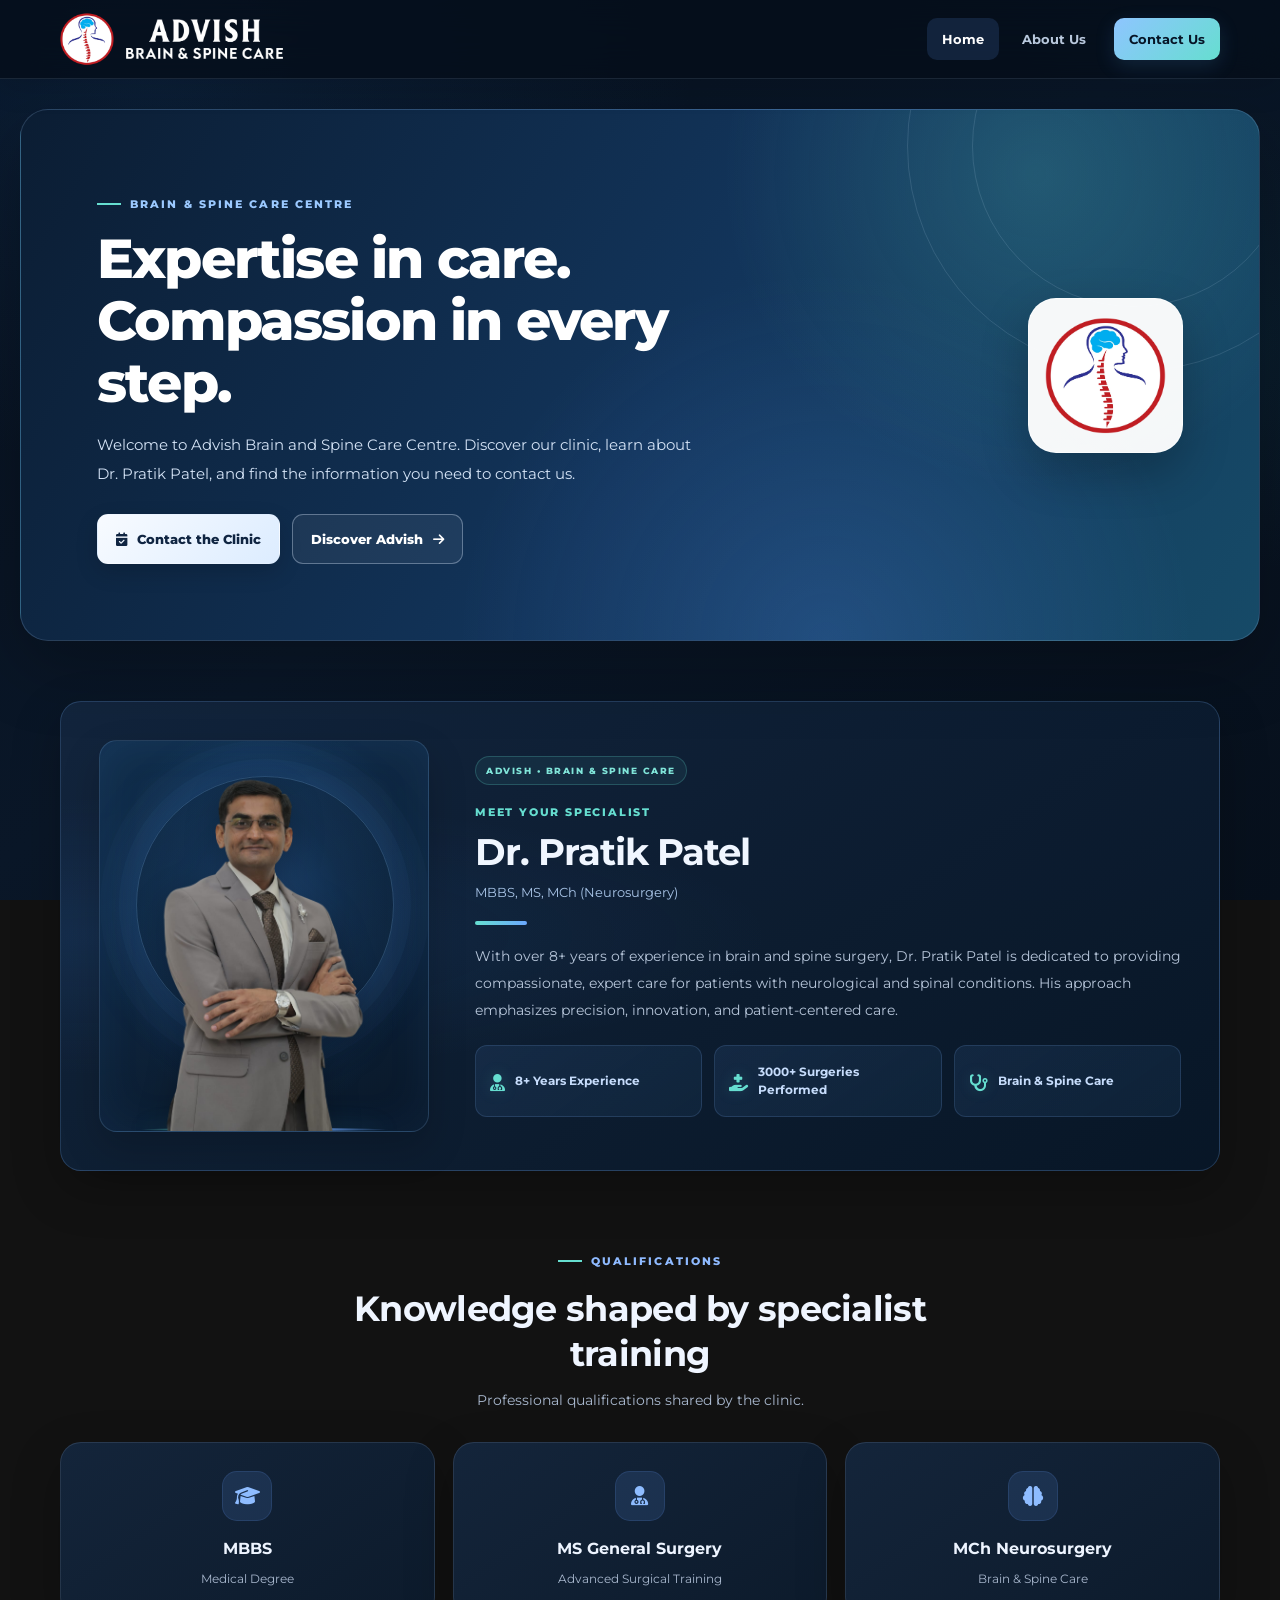
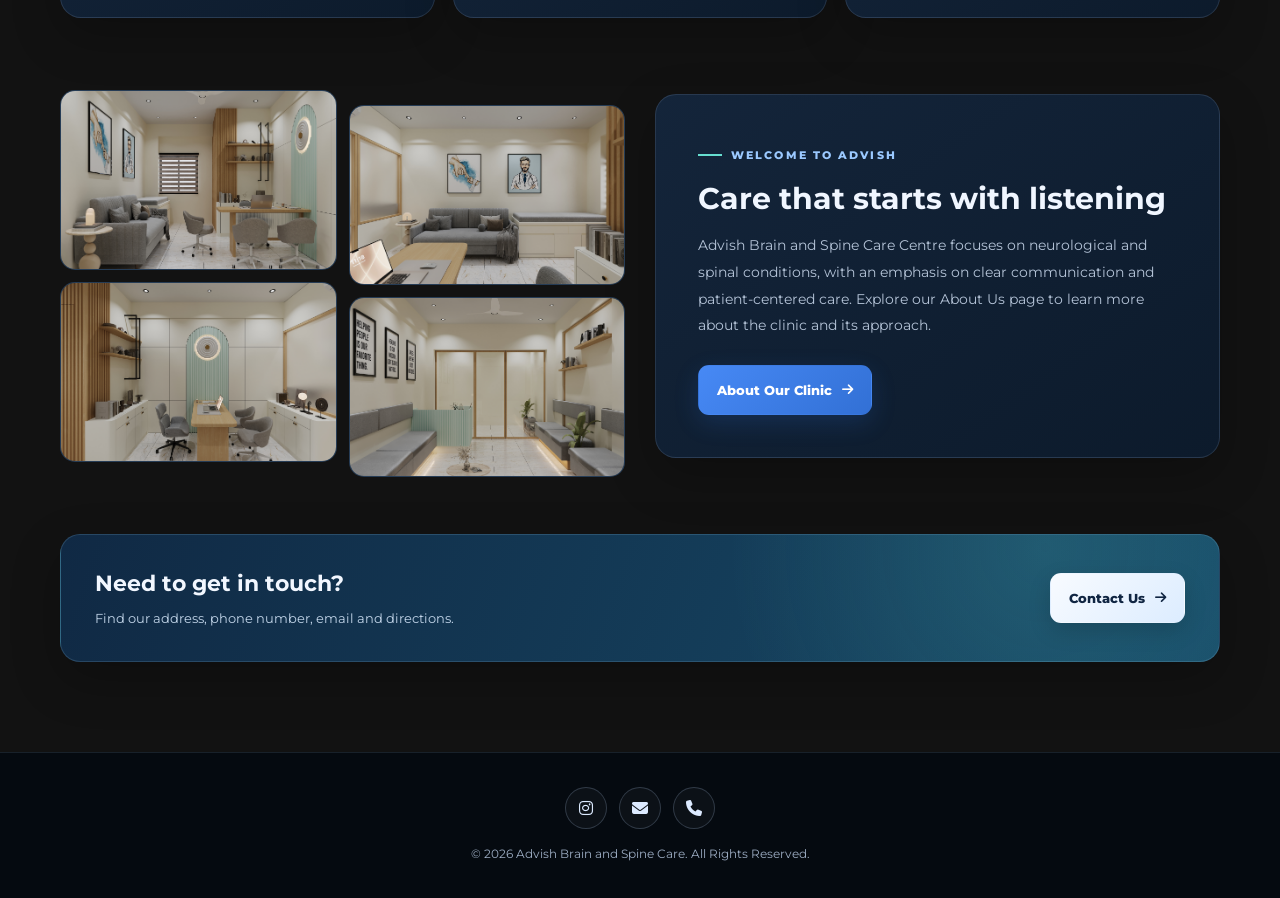
==== commit 1b179281: "Add appointment form (Formspree) and clinic name beside logo - Contact page: appointment request for" ====
--- a/index.html
+++ b/index.html
@@ -11,7 +11,7 @@
 </head>
 <body>
 <nav class="navbar" aria-label="Main navigation">
-    <a class="logo" href="index.html" aria-label="Advish home"><img src="logo3.png" alt="Advish Brain and Spine Care logo"></a>
+    <a class="brand" href="index.html" aria-label="Advish Brain and Spine Care home"><span class="logo"><img src="logo3.png" alt="Advish logo"></span><img class="brand-name" src="advish-name.png" alt="Advish Brain &amp; Spine Care"></a>
     <ul class="nav-links"><li><a class="active" href="index.html">Home</a></li><li><a href="about.html">About Us</a></li><li><a class="nav-cta" href="contact.html">Contact Us</a></li></ul>
 </nav>
 <main>
--- a/style1.css
+++ b/style1.css
@@ -37,6 +37,8 @@
   border-bottom: 1px solid rgba(166, 194, 231, .13);
   box-shadow: 0 8px 30px rgba(0, 0, 0, .12);
 }
+.brand { display: flex; align-items: center; gap: 12px; text-decoration: none; min-width: 0; }
+.brand-name { height: 40px; width: auto; display: block; }
 .logo { width: 54px; height: 54px; display: flex; align-items: center; justify-content: center; flex-shrink: 0; }
 .logo img { width: 100%; height: 100%; object-fit: contain; }
 .nav-links { display: flex; align-items: center; gap: 8px; list-style: none; }
@@ -219,6 +221,8 @@
   .container { width: calc(100% - 28px); }
   .navbar { padding: 9px 14px; gap: 8px; }
   .logo { width: 43px; height: 43px; }
+  .brand { gap: 8px; }
+  .brand-name { height: 22px; }
   .nav-links { gap: 2px; }
   .nav-links a { padding: 9px 8px; font-size: 11px; }
   .nav-links .nav-cta { margin-left: 0; }
@@ -362,3 +366,30 @@
   }
   .hero + .section .doctor-info::before { margin-bottom: 14px; }
 }
+
+/* Appointment form */
+.appointment-panel { max-width: 860px; margin-inline: auto; }
+.appointment-form { display: grid; grid-template-columns: 1fr 1fr; gap: 16px; margin-top: 8px; }
+.field { display: grid; gap: 7px; font-size: 14px; font-weight: 600; color: var(--muted); }
+.field input, .field select, .field textarea {
+  font: inherit; font-weight: 500; color: var(--ink); width: 100%;
+  background: rgba(7, 17, 31, .72); border: 1px solid var(--line);
+  border-radius: 12px; padding: 12px 14px; transition: border-color .2s ease, box-shadow .2s ease;
+}
+.field textarea { resize: vertical; }
+.field input:focus, .field select:focus, .field textarea:focus { outline: none; border-color: var(--blue); box-shadow: 0 0 0 3px rgba(109, 168, 255, .18); }
+.field input::-webkit-calendar-picker-indicator { filter: invert(.8); }
+.field-wide { grid-column: 1 / -1; }
+.appointment-form .button { justify-content: center; cursor: pointer; border: 0; font: inherit; font-weight: 700; }
+.appointment-form .button:disabled { opacity: .6; cursor: wait; }
+.hp { position: absolute; left: -9999px; }
+.form-status { padding: 13px 16px; border-radius: 12px; font-size: 14px; font-weight: 600; }
+.form-status.ok { background: rgba(102, 222, 208, .12); color: var(--teal); border: 1px solid rgba(102, 222, 208, .35); }
+.form-status.err { background: rgba(255, 120, 120, .1); color: #ffb3b3; border: 1px solid rgba(255, 120, 120, .3); }
+@media (max-width: 620px) {
+  .appointment-form { grid-template-columns: 1fr; }
+}
+@media (max-width: 400px) {
+  .brand-name { height: 17px; }
+  .nav-links a { padding: 8px 6px; font-size: 10.5px; }
+}
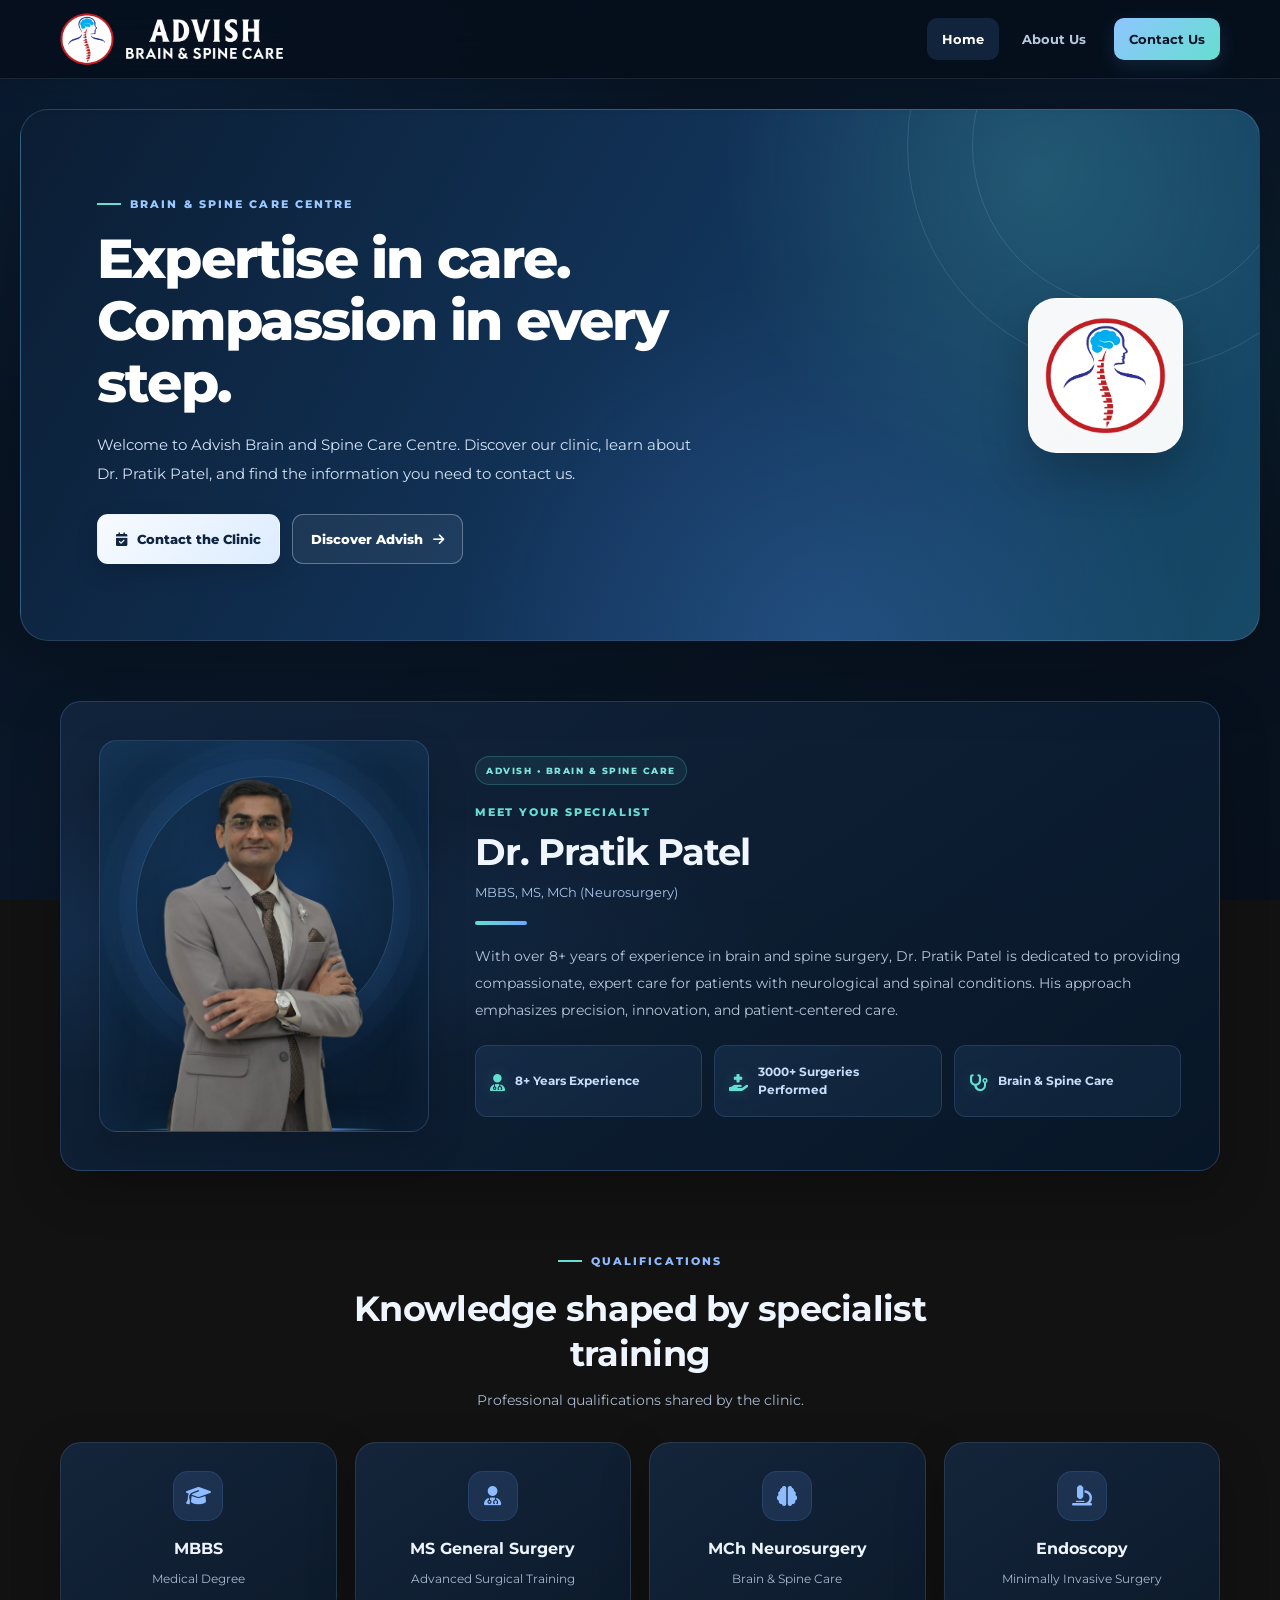
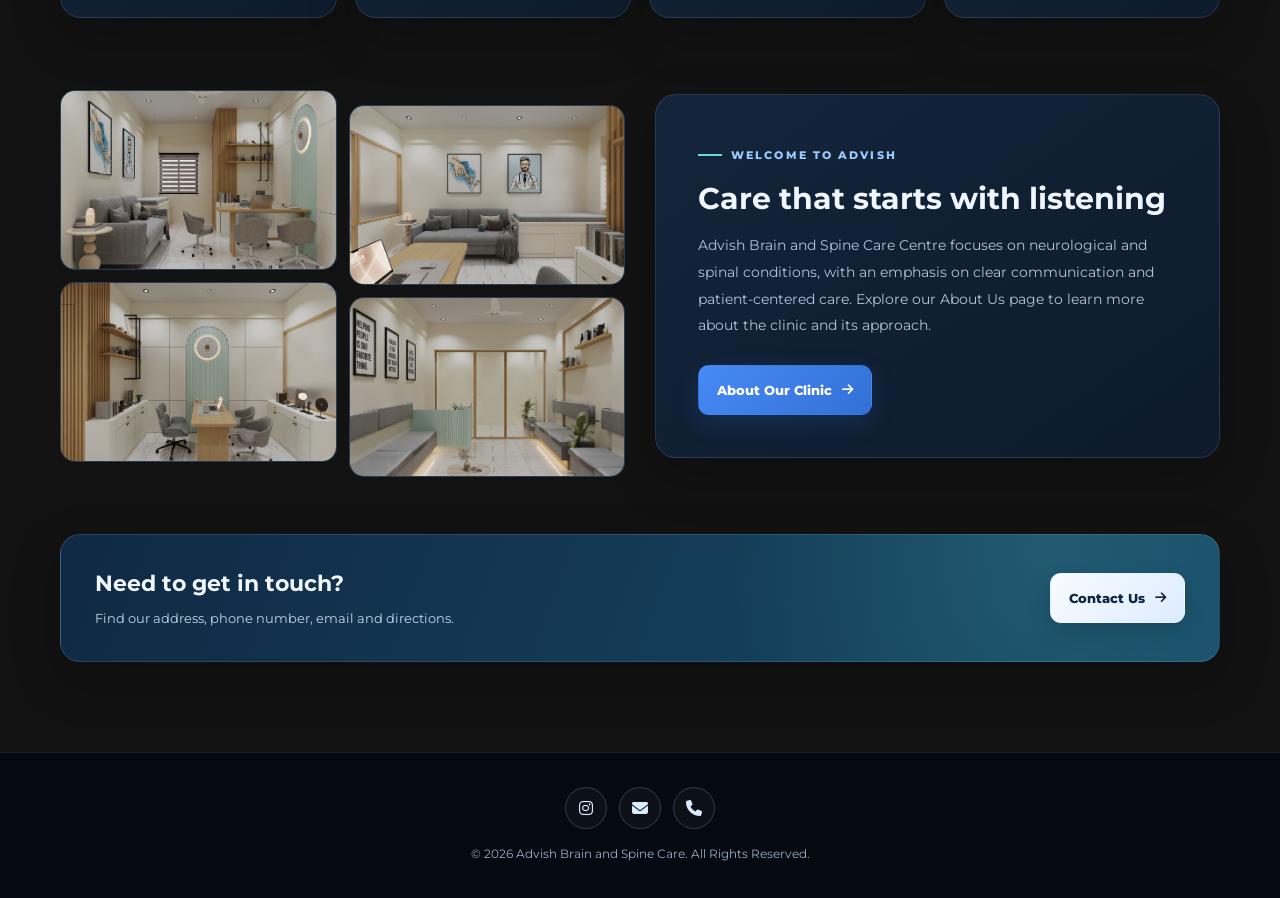
==== commit e2282468: "Added endoscopy in degree section" ====
--- a/index.html
+++ b/index.html
@@ -57,6 +57,7 @@
             <article class="degree-card"><div class="degree-icon"><i class="fa-solid fa-graduation-cap" aria-hidden="true"></i></div><h3>MBBS</h3><p>Medical Degree</p></article>
             <article class="degree-card"><div class="degree-icon"><i class="fa-solid fa-user-doctor" aria-hidden="true"></i></div><h3>MS General Surgery</h3><p>Advanced Surgical Training</p></article>
             <article class="degree-card"><div class="degree-icon"><i class="fa-solid fa-brain" aria-hidden="true"></i></div><h3>MCh Neurosurgery</h3><p>Brain &amp; Spine Care</p></article>
+            <article class="degree-card"><div class="degree-icon"><i class="fa-solid fa-microscope" aria-hidden="true"></i></div><h3>Endoscopy</h3><p>Minimally Invasive Surgery</p></article>
         </div>
     </div>
 </section>
--- a/style1.css
+++ b/style1.css
@@ -137,7 +137,7 @@
   border-radius: 12px; color: #c6dcfb; font-size: 12px; font-weight: 700; line-height: 1.5;
 }
 .highlight-item i { color: var(--teal); margin-top: 3px; font-size: 15px; }
-.degree-grid { display: grid; grid-template-columns: repeat(3, minmax(0,1fr)); gap: 18px; }
+.degree-grid { display: grid; grid-template-columns: repeat(4, minmax(0,1fr)); gap: 18px; }
 .degree-card { padding: 28px 24px; text-align: center; transition: transform .25s, box-shadow .25s, border-color .25s; }
 .degree-card:hover, .value-card:hover { transform: translateY(-4px); box-shadow: 0 22px 48px rgba(0,0,0,.28); border-color: rgba(111, 170, 255, .34); }
 .degree-icon { width: 50px; height: 50px; display: grid; place-items: center; border-radius: 15px; margin: 0 auto 14px; background: rgba(99, 157, 246, .14); border: 1px solid rgba(99, 157, 246, .15); color: #8ebcff; font-size: 20px; }
@@ -214,6 +214,7 @@
   .doctor-card { grid-template-columns: 230px 1fr; gap: 24px; padding: 24px; }
   .doctor-photo, .doctor-photo img { height: 320px; min-height: 320px; }
   .highlight-grid { grid-template-columns: 1fr; }
+  .degree-grid { grid-template-columns: repeat(2, minmax(0,1fr)); }
   .about-split { gap: 22px; }
   .contact-layout { grid-template-columns: 1fr; }
 }
